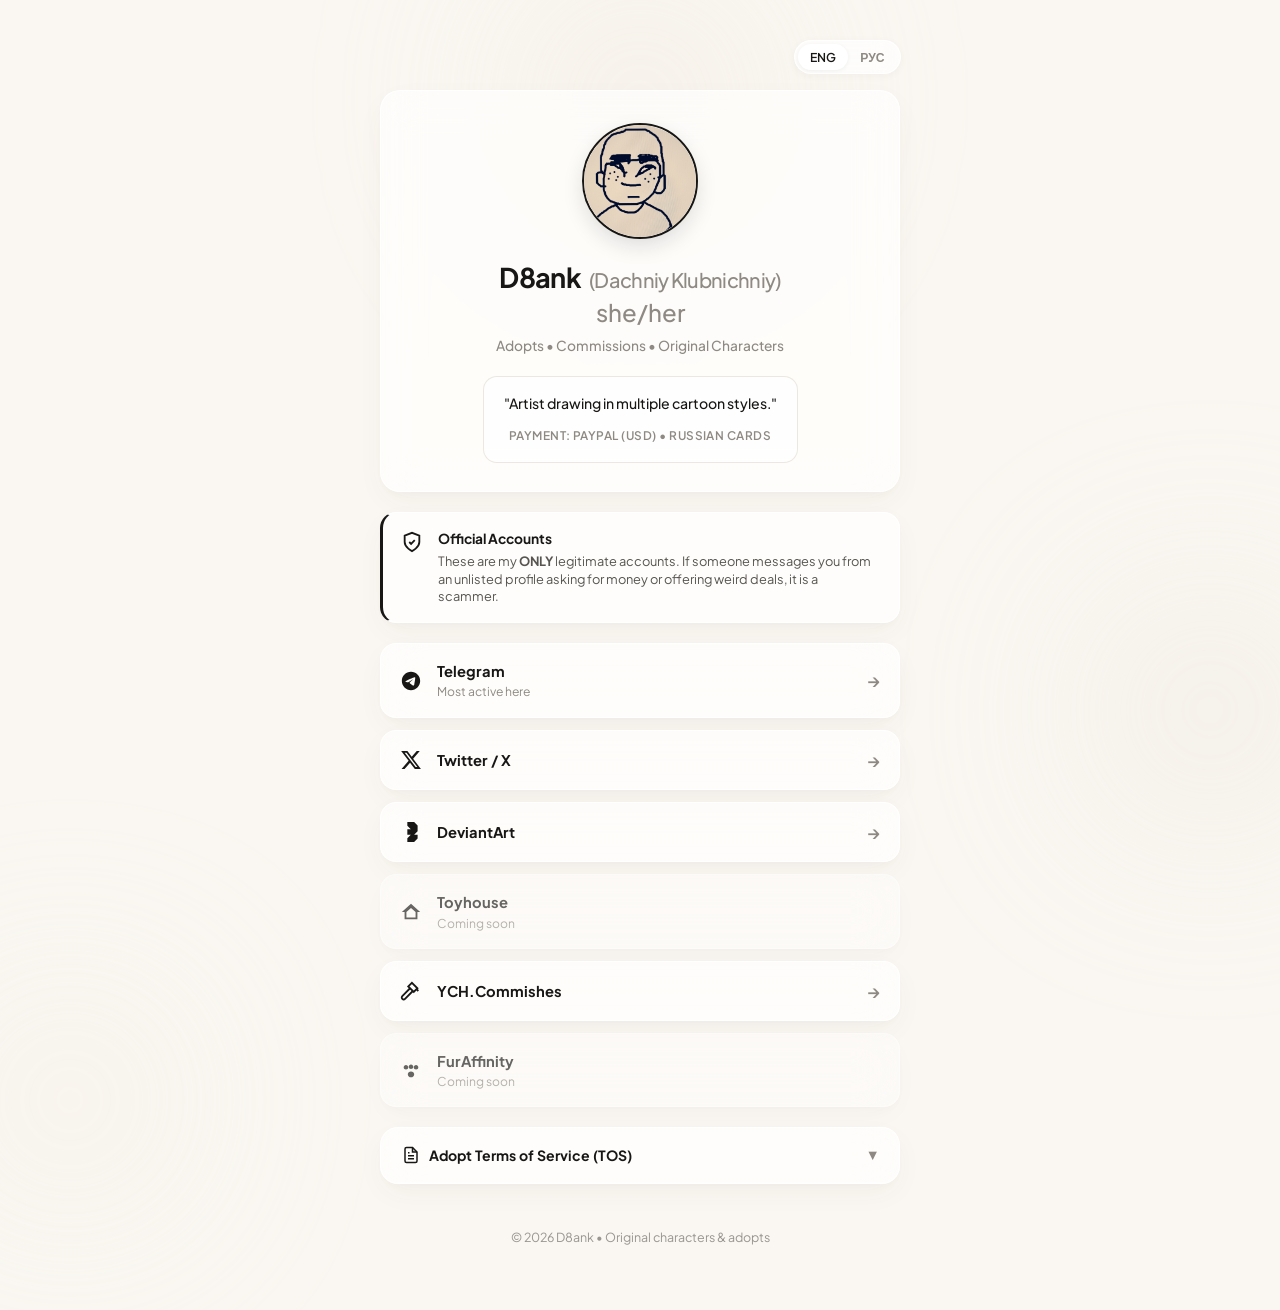
==== index.html @ f8309089 "Add files via upload" ====
<!DOCTYPE html>
<html lang="en" data-lang="en">
<head>
  <meta charset="UTF-8">
  <meta name="viewport" content="width=device-width, initial-scale=1.0">
  <title>D8ank | Official Hub & Links</title>
  
  <!-- Шрифт для журнальной типографики -->
  <link rel="preconnect" href="https://fonts.googleapis.com">
  <link rel="preconnect" href="https://fonts.gstatic.com" crossorigin>
  <link href="https://fonts.googleapis.com/css2?family=Plus+Jakarta+Sans:wght@400;500;600;700&display=swap" rel="stylesheet">
  
  <link rel="stylesheet" href="style.css">
</head>
<body>

  <!-- Мягкие размытые сферы на фоне -->
  <div class="ambient-glow glow-top"></div>
  <div class="ambient-glow glow-middle"></div>
  <div class="ambient-glow glow-bottom"></div>

  <main class="page-container">

    <!-- Переключатель языка EN / РУС -->
    <div class="lang-switch-wrapper">
      <div class="lang-switch-pill">
        <button type="button" class="lang-btn active" id="btn-en" onclick="setLanguage('en')">ENG</button>
        <button type="button" class="lang-btn" id="btn-ru" onclick="setLanguage('ru')">РУС</button>
      </div>
    </div>
    
    <!-- Шапка профиля -->
    <header class="profile-header glass-panel">
      
      <!-- Круглая аватарка с темной графитовой окантовкой -->
      <div class="avatar-container">
        <div class="avatar-ring">
          <img 
            src="cota" 
            alt="Artist Avatar" 
            class="avatar-img"
          >
        </div>
      </div>


      <!-- Никнейм с расшифровкой в скобках -->
      <h1 class="profile-name">
        D8ank
        <span class="nickname-alt lang-en">(Dachniy Klubnichniy)</span>
        <span class="nickname-alt lang-ru">(Дачный Клубничный)</span>
      </h1>

      <!-- Местоимения под ником -->
      <div class="pronouns-box">
        <span class="pronouns lang-en">she/her</span>
        <span class="pronouns lang-ru">она/её</span>
      </div>

            <!-- Деятельность через точки -->
      <p class="profile-tagline">
        <span class="lang-en">Adopts • Commissions • Original Characters</span>
        <span class="lang-ru">Адопты • Заказы • Личные персонажи</span>
      </p>


            <!-- Описание / Био в рамке -->
      <div class="bio-glass-card">
        <p class="bio-text">
          <span class="lang-en">"Artist drawing in multiple cartoon styles."</span>
          <span class="lang-ru">"Художник, рисующий в нескольких мультяшных стилях."</span>
        </p>
                <!-- Способы оплаты в шапке -->
        <span class="bio-meta">
          <span class="lang-en">Payment: PayPal (USD) • Russian cards</span>
          <span class="lang-ru">Оплата: PayPal (USD) • Карты РФ</span>
        </span>

      </div>

    </header>

    <!-- Защита от скамеров / Верификация -->
    <section class="anti-scam-glass">
      <div class="shield-icon">
        <svg viewBox="0 0 24 24" fill="none" stroke="currentColor" stroke-width="2">
          <path d="M12 22s8-4 8-10V5l-8-3-8 3v7c0 6 8 10 8 10z"/>
          <path d="m9 12 2 2 4-4"/>
        </svg>
      </div>
      <div class="anti-scam-text">
        <h3 class="lang-en">Official Accounts</h3>
        <h3 class="lang-ru">Официальные аккаунты</h3>
        
        <p class="lang-en">These are my <strong>ONLY</strong> legitimate accounts. If someone messages you from an unlisted profile asking for money or offering weird deals, it is a scammer.</p>
        <p class="lang-ru">Это мои <strong>ЕДИНСТВЕННЫЕ</strong> официальные контакты. Если вам пишут от моего имени с других страниц или предлагают сомнительные сделки — это мошенники.</p>
      </div>
    </section>

        <!-- Ссылки -->
    <section class="links-stack">

      <!-- 1. Telegram (Главная база) -->
      <a href="https://t.me/pikitych" target="_blank" rel="noopener noreferrer" class="link-card glass-panel">
        <div class="link-icon">
          <svg viewBox="0 0 24 24" fill="currentColor">
            <path d="M12 2C6.48 2 2 6.48 2 12s4.48 10 10 10 10-4.48 10-10S17.52 2 12 2zm4.64 6.8c-.15 1.58-.8 5.42-1.13 7.19-.14.75-.42 1-.68 1.03-.58.05-1.02-.38-1.58-.75-.88-.58-1.38-.94-2.23-1.5-.99-.65-.35-1.01.22-1.59.15-.15 2.71-2.48 2.76-2.69a.2.2 0 0 0-.05-.18c-.06-.05-.14-.03-.21-.02-.09.02-1.49.95-4.22 2.79-.4.27-.76.41-1.08.4-.36-.01-1.04-.2-1.55-.37-.63-.2-1.12-.31-1.08-.66.02-.18.27-.36.74-.55 2.92-1.27 4.86-2.11 5.83-2.51 2.78-1.16 3.35-1.36 3.73-1.36.08 0 .27.02.39.12.1.08.13.19.14.27-.01.06.01.24 0 .38z"/>
          </svg>
        </div>
        <div class="link-info">
          <span class="link-title">Telegram</span>
          <span class="link-subtitle lang-en">Most active here</span>
          <span class="link-subtitle lang-ru">Я чаще всего здесь</span>
        </div>
        <span class="link-chevron">→</span>
      </a>

      <!-- 2. Twitter / X (Активен) -->
      <a href="https://x.com/D8ank" target="_blank" rel="noopener noreferrer" class="link-card glass-panel">
        <div class="link-icon">
          <svg viewBox="0 0 24 24" fill="currentColor">
            <path d="M18.244 2.25h3.308l-7.227 8.26 8.502 11.24H16.17l-5.214-6.817L4.99 21.75H1.68l7.73-8.835L1.254 2.25H8.08l4.713 6.231zm-1.161 17.52h1.833L7.084 4.126H5.117z"/>
          </svg>
        </div>
        <div class="link-info">
          <span class="link-title">Twitter / X</span>
        </div>
        <span class="link-chevron">→</span>
      </a>

      <!-- 3. DeviantArt (Активен) -->
      <a href="https://www.deviantart.com/d8ank" target="_blank" rel="noopener noreferrer" class="link-card glass-panel">
        <div class="link-icon">
          <svg viewBox="0 0 24 24" fill="currentColor">
            <path d="M19.207 4.793L15.414 1H8v4.207l3.793 3.793H8V15h3.793L8 18.793V23h7.414l3.793-3.793V15h-3.793l3.793-3.793V4.793z"/>
          </svg>
        </div>
        <div class="link-info">
          <span class="link-title">DeviantArt</span>
        </div>
        <span class="link-chevron">→</span>
      </a>

      <!-- 4. Toyhouse (Скоро) -->
      <div class="link-card glass-panel" style="opacity: 0.65; cursor: default;">
        <div class="link-icon">
          <svg viewBox="0 0 24 24" fill="currentColor">
            <path d="M12 3L2 12h3v8h14v-8h3L12 3zm0 4.5l5 4.5v6H7v-6l5-4.5z"/>
          </svg>
        </div>
        <div class="link-info">
          <span class="link-title">Toyhouse</span>
          <span class="link-subtitle lang-en">Coming soon</span>
          <span class="link-subtitle lang-ru">Скоро открытие</span>
        </div>
      </div>

         <!-- YCH.Commishes (Прямая ссылка на твой профиль) -->
      <a href="https://ping.commishes.com/@D8ank" target="_blank" rel="noopener noreferrer" class="link-card glass-panel">
        <div class="link-icon">
          <svg viewBox="0 0 24 24" fill="none" stroke="currentColor" stroke-width="2">
            <path d="m14 12-8.5 8.5a2.12 2.12 0 1 1-3-3L11 9"/>
            <path d="M15 13 9 7l4-4 6 6-4 4Z"/>
            <path d="m18 10 2 2"/>
          </svg>
        </div>
        <div class="link-info">
          <span class="link-title">YCH.Commishes</span>
        </div>
        <span class="link-chevron">→</span>
      </a>



      <!-- 6. FurAffinity (Скоро) -->
      <div class="link-card glass-panel" style="opacity: 0.65; cursor: default;">
        <div class="link-icon">
          <svg viewBox="0 0 24 24" fill="currentColor">
            <path d="M12 13.5c-1.9 0-3.5 1.3-3.5 3 0 1.9 1.6 3.5 3.5 3.5s3.5-1.6 3.5-3.5c0-1.7-1.6-3-3.5-3zm-5.5-2c1.4 0 2.5-1.1 2.5-2.5S7.9 6.5 6.5 6.5 4 7.6 4 9s1.1 2.5 2.5 2.5zm11 0c1.4 0 2.5-1.1 2.5-2.5S18.9 6.5 17.5 6.5 15 7.6 15 9s1.1 2.5 2.5 2.5zM12 11c1.4 0 2.5-1.1 2.5-2.5S13.4 6 12 6s-2.5 1.1-2.5 2.5S10.6 11 12 11z"/>
          </svg>
        </div>
        <div class="link-info">
          <span class="link-title">FurAffinity</span>
          <span class="link-subtitle lang-en">Coming soon</span>
          <span class="link-subtitle lang-ru">Скоро открытие</span>
        </div>
      </div>


    </section>

    <!-- Аккордеон с правилами (TOS) -->
    <section class="tos-accordion glass-panel">
      <button type="button" class="tos-head-btn" onclick="toggleTOS()">
        <span class="tos-head-left">
          <svg viewBox="0 0 24 24" fill="none" stroke="currentColor" stroke-width="2" class="tos-icon">
            <path d="M14 2H6a2 2 0 0 0-2 2v16a2 2 0 0 0 2 2h12a2 2 0 0 0 2-2V8z"/>
            <polyline points="14 2 14 8 20 8"/>
            <line x1="16" y1="13" x2="8" y2="13"/>
            <line x1="16" y1="17" x2="8" y2="17"/>
            <polyline points="10 9 9 9 8 9"/>
          </svg>
          <span class="lang-en">Adopt Terms of Service (TOS)</span>
          <span class="lang-ru">Правила покупки адоптов (TOS)</span>
        </span>
        <span id="tos-arrow" class="tos-arrow">▼</span>
      </button>

            <div id="tos-body" class="tos-body">
        <!-- Правила на Английском -->
        <ul class="tos-list lang-en">
          <li><strong>Payment & Holds:</strong> Full payment via PayPal (USD) or Russian bank cards must be sent within 24 hours after claiming or auction end. Holds are negotiable and strictly require a non-refundable 20% deposit upfront. Character files are transferred only after 100% payment.</li>
          <li><strong>Delivery & Files:</strong> High-resolution files are delivered in JPG format by default. If you need separate transparent PNG files, please let me know and I will provide them with pleasure.</li>
          <li><strong>Rights & Ownership:</strong> Do not claim yourself as the original designer (always credit me as the creator). Other than that, you have total creative freedom: feel free to change the design, develop lore, gift, trade, or resell without restrictions.</li>
          <li><strong>Refunds:</strong> All payments and hold deposits are final. No refunds or chargebacks under any circumstances.</li>
        </ul>

        <!-- Правила на Русском -->
        <ul class="tos-list lang-ru">
          <li><strong>Оплата и бронь:</strong> Полная оплата через PayPal (USD) или Карты РФ в течение 24 часов после окончания аукциона или автобая. Бронь возможна по договоренности с обязательным невозвратным залогом 20% от суммы. Исходники отдаются строго после полной оплаты.</li>
          <li><strong>Передача файлов:</strong> Основные файлы отправляются в формате JPG высокого разрешения. Если вам нужны отдельные прозрачные файлы PNG — просто предупредите меня, скину без проблем.</li>
          <li><strong>Права и использование:</strong> Запрещено присваивать себе авторство оригинального дизайна (указывайте меня как автора). В остальном — полная свобода: разрешены любые изменения, развитие персонажа, дарение, обмен и свободная перепродажа без ограничений.</li>
          <li><strong>Возврат средств:</strong> Все платежи и залоги окончательны. Возврат средств и отмена переводов (чарджбеки) не предусмотрены.</li>
        </ul>
      </div>

    </section>

    <!-- Футер страницы (по центру и аккуратный мелкий шрифт) -->
    <footer class="profile-footer" style="text-align: center; font-size: 0.78rem; opacity: 0.6; margin-top: 24px; padding-bottom: 24px;">
      <p class="footer-copy" style="margin: 0;">
        <span class="lang-en">© 2026 D8ank • Original characters & adopts</span>
        <span class="lang-ru">© 2026 D8ank • Авторские персонажи и адопты</span>
      </p>
    </footer>



  </main>


  <script>
    function setLanguage(lang) {
      document.documentElement.setAttribute('data-lang', lang);
      document.getElementById('btn-en').classList.toggle('active', lang === 'en');
      document.getElementById('btn-ru').classList.toggle('active', lang === 'ru');
    }

    function toggleTOS() {
      const body = document.getElementById('tos-body');
      const arrow = document.getElementById('tos-arrow');
      body.classList.toggle('open');
      arrow.classList.toggle('open');
    }

    function copyDiscord(tag) {
      navigator.clipboard.writeText(tag).then(() => {
        const toast = document.getElementById('toast');
        toast.classList.add('visible');
        setTimeout(() => toast.classList.remove('visible'), 2400);
      });
    }
  </script>
</body>
</html>
---- style.css ----
/* =========================================================
   ПАЛИТРА: МОЛОЧНО-КРЕМОВЫЙ МАТОВЫЙ СТИЛЬ + ГРАФИТОВЫЙ АКЦЕНТ
   ========================================================= */
:root {
  --bg-cream: #FAF7F2;               /* Основной молочный фон */
  
  /* Эффект матового стекла */
  --glass-bg: rgba(255, 255, 255, 0.68);
  --glass-bg-hover: rgba(255, 255, 255, 0.92);
  --glass-border: rgba(255, 255, 255, 0.85);
  --glass-border-subtle: rgba(226, 220, 210, 0.65);
  
  /* Текстовые цвета */
  --text-primary: #181716;           /* Глубокий темный графит для заголовков */
  --text-secondary: #585550;         /* Приглушенный темный для текста */
  --text-muted: #8E8A83;             /* Мягкий бежево-серый */
  
  /* Тени */
  --glass-shadow: 0 10px 30px -4px rgba(70, 60, 45, 0.05), 0 4px 12px -2px rgba(70, 60, 45, 0.03);
  --glass-shadow-hover: 0 14px 34px -4px rgba(50, 40, 30, 0.09), 0 6px 14px -2px rgba(50, 40, 30, 0.04);
}

/* =========================================================
   ПЕРЕКЛЮЧЕНИЕ ЯЗЫКА (EN / RU)
   ========================================================= */
[data-lang="en"] .lang-ru {
  display: none !important;
}

[data-lang="ru"] .lang-en {
  display: none !important;
}

/* =========================================================
   БАЗОВЫЕ НАСТРОЙКИ
   ========================================================= */
* {
  margin: 0;
  padding: 0;
  box-sizing: border-box;
}

body {
  font-family: 'Plus Jakarta Sans', -apple-system, BlinkMacSystemFont, "Segoe UI", Roboto, sans-serif;
  background-color: var(--bg-cream);
  color: var(--text-secondary);
  line-height: 1.5;
  min-height: 100vh;
  display: flex;
  justify-content: center;
  position: relative;
  overflow-x: hidden;
  padding: 2.5rem 1.2rem;
}

/* =========================================================
   МЯГКИЙ РАЗМЫТЫЙ ФОН (AMBIENT GLOW)
   ========================================================= */
.ambient-glow {
  position: absolute;
  border-radius: 50%;
  filter: blur(100px);
  pointer-events: none;
  z-index: 0;
  opacity: 0.6;
}

.glow-top {
  width: 360px;
  height: 360px;
  background: radial-gradient(circle, #ECE4D6 0%, rgba(236, 228, 214, 0) 70%);
  top: -80px;
  left: 50%;
  transform: translateX(-50%);
}

.glow-middle {
  width: 320px;
  height: 320px;
  background: radial-gradient(circle, #E4DCCF 0%, rgba(228, 220, 207, 0) 70%);
  top: 42%;
  right: -90px;
}

.glow-bottom {
  width: 300px;
  height: 300px;
  background: radial-gradient(circle, #EFE8DC 0%, rgba(239, 232, 220, 0) 70%);
  bottom: 60px;
  left: -80px;
}

/* =========================================================
   СТЕКЛЯННЫЕ ПАНЕЛИ (GLASSMORPHISM)
   ========================================================= */
.glass-panel {
  background: var(--glass-bg);
  backdrop-filter: blur(20px) saturate(130%);
  -webkit-backdrop-filter: blur(20px) saturate(130%);
  border: 1px solid var(--glass-border);
  box-shadow: var(--glass-shadow);
  border-radius: 20px;
}

.page-container {
  width: 100%;
  max-width: 520px;
  z-index: 1;
  display: flex;
  flex-direction: column;
  gap: 1.25rem;
}

/* =========================================================
   КНОПКИ ПЕРЕКЛЮЧЕНИЯ ЯЗЫКА
   ========================================================= */
.lang-switch-wrapper {
  display: flex;
  justify-content: flex-end;
  margin-bottom: -0.25rem;
}

.lang-switch-pill {
  background: rgba(255, 255, 255, 0.7);
  backdrop-filter: blur(12px);
  -webkit-backdrop-filter: blur(12px);
  border: 1px solid var(--glass-border);
  border-radius: 9999px;
  padding: 3px;
  display: flex;
  box-shadow: 0 2px 8px rgba(60, 50, 40, 0.04);
}

.lang-btn {
  background: transparent;
  border: none;
  font-family: inherit;
  font-size: 0.76rem;
  font-weight: 600;
  color: var(--text-muted);
  padding: 5px 12px;
  border-radius: 9999px;
  cursor: pointer;
  transition: all 0.2s ease;
}

.lang-btn.active {
  background: #FFFFFF;
  color: var(--text-primary);
  box-shadow: 0 1px 4px rgba(0,0,0,0.06);
}

/* =========================================================
   ШАПКА ПРОФИЛЯ И АВАТАРКА БЕЗ БЕЛЫХ ЗАЗОРОВ
   ========================================================= */
.profile-header {
  padding: 2rem 1.5rem 1.75rem;
  display: flex;
  flex-direction: column;
  align-items: center;
  text-align: center;
}

.avatar-container {
  margin-bottom: 1.1rem;
}

/* Картинка сидит вплотную к темной обводке */
.avatar-ring {
  width: 116px;
  height: 116px;
  border-radius: 50%;
  padding: 0;              /* Убран отступ, который давал белый зазор */
  overflow: hidden;         /* Обрезает аватарку строго по кругу */
  background: transparent;
  border: 2px solid var(--text-primary); /* Темная обводка под цвет текста */
  box-shadow: 0 8px 22px -2px rgba(24, 23, 22, 0.14);
  transition: transform 0.3s cubic-bezier(0.16, 1, 0.3, 1), box-shadow 0.3s ease;
}

.avatar-ring:hover {
  transform: scale(1.04);
  box-shadow: 0 12px 28px -2px rgba(24, 23, 22, 0.22);
}

.avatar-img {
  width: 100%;
  height: 100%;
  object-fit: cover;
  border-radius: 50%;
  display: block;
}

/* Чип статуса лички */
.status-chip {
  display: inline-flex;
  align-items: center;
  gap: 7px;
  background: rgba(255, 255, 255, 0.85);
  border: 1px solid var(--glass-border-subtle);
  padding: 4px 14px;
  border-radius: 9999px;
  font-size: 0.78rem;
  font-weight: 600;
  color: var(--text-primary);
  margin-bottom: 0.85rem;
}

.status-pulse {
  width: 7px;
  height: 7px;
  border-radius: 50%;
  background-color: var(--text-primary);
}

.profile-name {
  font-size: 1.7rem;
  font-weight: 700;
  color: var(--text-primary);
  letter-spacing: -0.025em;
  margin-bottom: 0.15rem;
  display: flex;
  align-items: baseline;
  justify-content: center;
  flex-wrap: wrap;
  gap: 0.5rem;
}

/* Серый ник в скобках рядом */
.nickname-alt {
  font-size: 1.25rem;
  font-weight: 500;
  color: var(--text-muted);
}

/* Местоимения под ником */
.pronouns-box {
  margin-bottom: 0.75rem;
  line-height: 1;
}

.pronouns {
  font-size: 1.5rem;
  font-weight: 500;
  color: var(--text-muted);
}




.profile-tagline {
  font-size: 0.86rem;
  font-weight: 500;
  color: var(--text-muted);
  margin-bottom: 1.25rem;
}

.bio-glass-card {
  background: rgba(255, 255, 255, 0.65);
  border: 1px solid var(--glass-border-subtle);
  border-radius: 14px;
  padding: 1rem 1.25rem;
  max-width: 440px;
}

.bio-text {
  font-size: 0.88rem;
  font-weight: 500;
  color: var(--text-primary);
  line-height: 1.45;
  margin-bottom: 0.5rem;
}

.bio-meta {
  font-size: 0.74rem;
  font-weight: 600;
  color: var(--text-muted);
  text-transform: uppercase;
  letter-spacing: 0.04em;
}

/* =========================================================
   БЛОК ANTI-SCAM
   ========================================================= */
.anti-scam-glass {
  background: rgba(255, 255, 255, 0.75);
  backdrop-filter: blur(16px);
  -webkit-backdrop-filter: blur(16px);
  border: 1px solid var(--glass-border);
  border-left: 3px solid var(--text-primary);
  border-radius: 16px;
  padding: 1rem 1.15rem;
  display: flex;
  gap: 0.9rem;
  align-items: flex-start;
  box-shadow: var(--glass-shadow);
}

.shield-icon {
  width: 22px;
  height: 22px;
  color: var(--text-primary);
  flex-shrink: 0;
  margin-top: 2px;
}

.anti-scam-text h3 {
  font-size: 0.86rem;
  font-weight: 700;
  color: var(--text-primary);
  margin-bottom: 0.2rem;
}

.anti-scam-text p {
  font-size: 0.8rem;
  color: var(--text-secondary);
  line-height: 1.4;
}

/* =========================================================
   СТЕКЛЯННЫЕ КНОПКИ-ССЫЛКИ
   ========================================================= */
.links-stack {
  display: flex;
  flex-direction: column;
  gap: 0.75rem;
}

.link-card {
  display: flex;
  align-items: center;
  gap: 0.9rem;
  padding: 1rem 1.2rem;
  text-decoration: none;
  color: inherit;
  transition: all 0.22s cubic-bezier(0.16, 1, 0.3, 1);
  cursor: pointer;
  width: 100%;
  font-family: inherit;
  border-radius: 16px;
}

.link-card:hover {
  background: var(--glass-bg-hover);
  border-color: #D6CEC2;
  transform: translateY(-2px);
  box-shadow: var(--glass-shadow-hover);
}

.btn-clickable {
  text-align: left;
  border: 1px solid var(--glass-border);
}

.link-icon {
  width: 22px;
  height: 22px;
  color: var(--text-primary);
  display: flex;
  align-items: center;
  justify-content: center;
  flex-shrink: 0;
}

.link-info {
  flex: 1;
  display: flex;
  flex-direction: column;
}

.link-title {
  font-size: 0.92rem;
  font-weight: 700;
  color: var(--text-primary);
}

.link-subtitle {
  font-size: 0.76rem;
  color: var(--text-muted);
}

.link-chevron {
  color: var(--text-muted);
  font-size: 1.1rem;
  font-weight: 600;
  transition: transform 0.2s ease, color 0.2s ease;
}

.link-card:hover .link-chevron {
  transform: translateX(4px);
  color: var(--text-primary);
}

.copy-pill {
  font-size: 0.72rem;
  font-weight: 600;
  background: rgba(235, 230, 222, 0.7);
  color: var(--text-primary);
  padding: 3px 8px;
  border-radius: 6px;
}

/* =========================================================
   РАСКРЫВАЮЩИЕСЯ ПРАВИЛА (TOS)
   ========================================================= */
.tos-accordion {
  border-radius: 18px;
  overflow: hidden;
}

.tos-head-btn {
  width: 100%;
  display: flex;
  justify-content: space-between;
  align-items: center;
  padding: 1.1rem 1.3rem;
  background: transparent;
  border: none;
  font-family: inherit;
  font-size: 0.88rem;
  font-weight: 700;
  color: var(--text-primary);
  cursor: pointer;
}

.tos-head-left {
  display: flex;
  align-items: center;
  gap: 0.55rem;
}

.tos-icon {
  width: 18px;
  height: 18px;
}

.tos-arrow {
  font-size: 0.7rem;
  color: var(--text-muted);
  transition: transform 0.25s ease;
}

.tos-arrow.open {
  transform: rotate(180deg);
}

.tos-body {
  max-height: 0;
  overflow: hidden;
  transition: max-height 0.35s ease, padding 0.35s ease;
  padding: 0 1.3rem;
  background: rgba(255, 255, 255, 0.4);
  border-top: 1px solid transparent;
}

.tos-body.open {
  max-height: 480px;
  padding: 1rem 1.3rem 1.3rem;
  border-top-color: var(--glass-border-subtle);
}

.tos-list {
  list-style: none;
  font-size: 0.82rem;
  line-height: 1.55;
  display: flex;
  flex-direction: column;
  gap: 0.65rem;
}

.tos-list strong {
  color: var(--text-primary);
}

/* =========================================================
   ПОДВАЛ
   ========================================================= */
.page-footer {
  text-align: center;
  padding-top: 0.5rem;
  font-size: 0.78rem;
  color: var(--text-muted);
}

.footer-sub {
  font-size: 0.72rem;
  color: #A39F97;
  margin-top: 2px;
}

/* =========================================================
   ВСПЛЫВАЮЩИЙ TOAST
   ========================================================= */
.toast-notification {
  position: fixed;
  bottom: 24px;
  left: 50%;
  transform: translateX(-50%) translateY(90px);
  background: var(--text-primary);
  color: #FFFFFF;
  padding: 0.65rem 1.25rem;
  border-radius: 9999px;
  font-size: 0.82rem;
  font-weight: 500;
  box-shadow: 0 8px 24px rgba(0,0,0,0.18);
  opacity: 0;
  pointer-events: none;
  transition: all 0.3s cubic-bezier(0.16, 1, 0.3, 1);
  z-index: 100;
}

.toast-notification.visible {
  transform: translateX(-50%) translateY(0);
  opacity: 1;
}

/* =========================================================
   АДАПТИВ ДЛЯ СМАРТФОНОВ
   ========================================================= */
@media (max-width: 480px) {
  body {
    padding: 1.5rem 0.85rem;
  }
  
  .avatar-ring {
    width: 102px;
    height: 102px;
  }
  
  .profile-name {
    font-size: 1.5rem;
  }

  .link-card {
    padding: 0.85rem 1rem;
  }
}
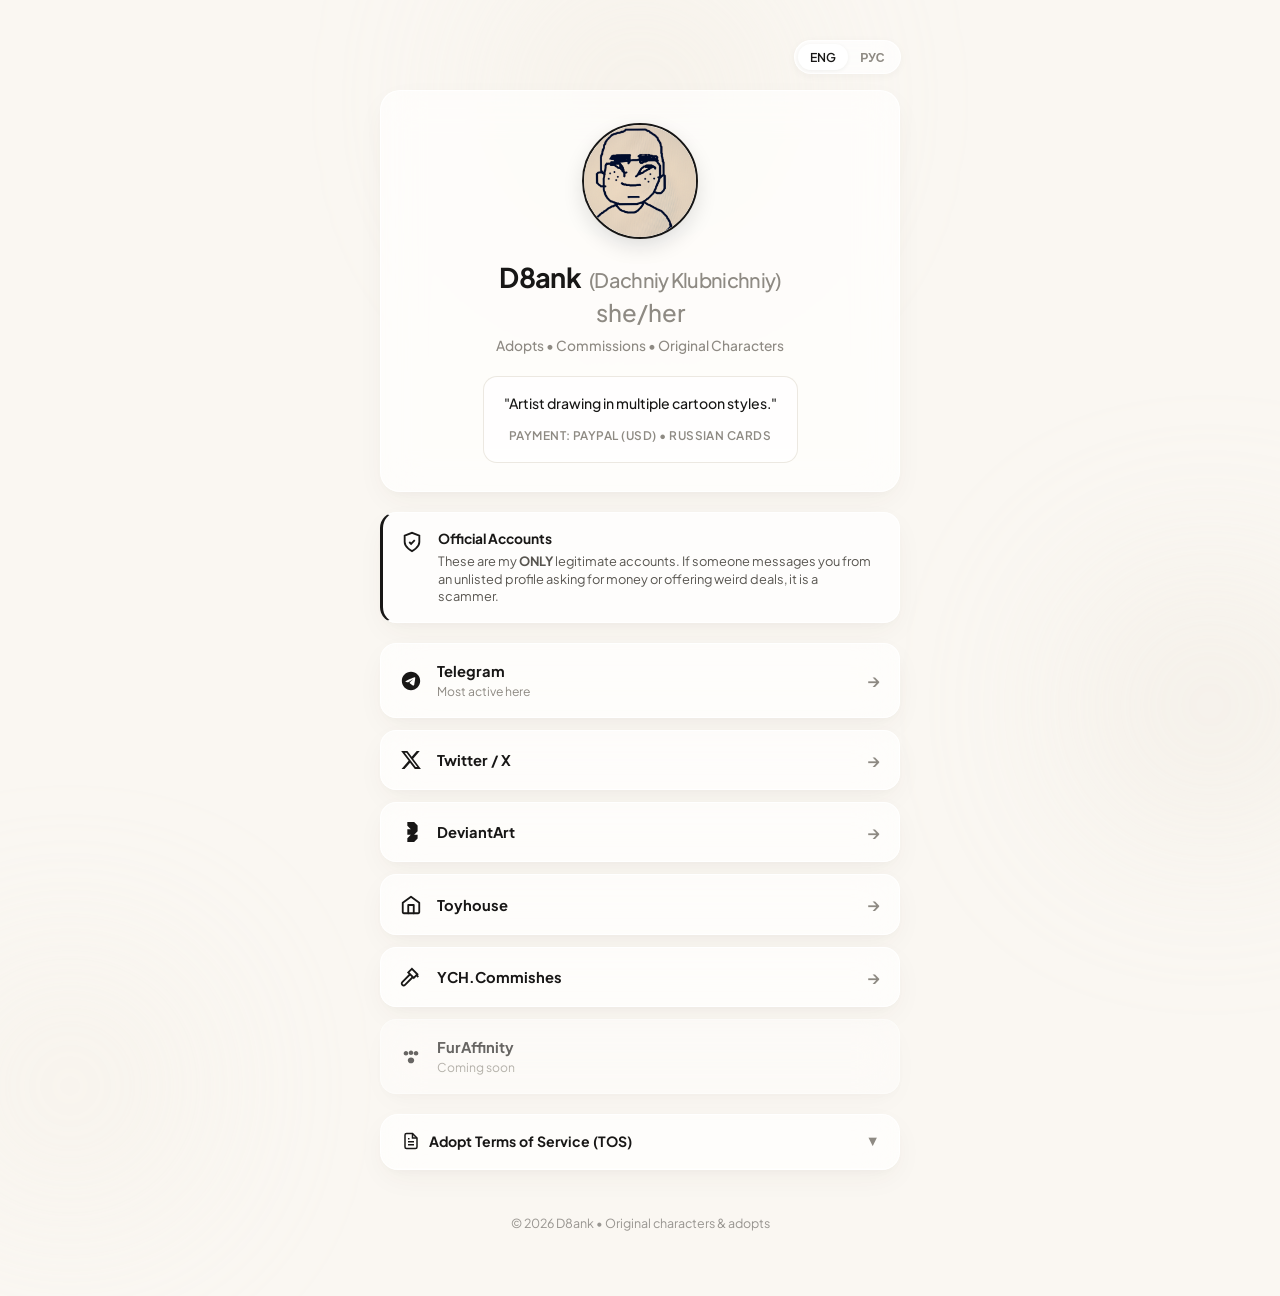
==== commit b4570bd6: "Update index.html" ====
--- a/index.html
+++ b/index.html
@@ -141,19 +141,20 @@
         <span class="link-chevron">→</span>
       </a>
 
-      <!-- 4. Toyhouse (Скоро) -->
-      <div class="link-card glass-panel" style="opacity: 0.65; cursor: default;">
-        <div class="link-icon">
-          <svg viewBox="0 0 24 24" fill="currentColor">
-            <path d="M12 3L2 12h3v8h14v-8h3L12 3zm0 4.5l5 4.5v6H7v-6l5-4.5z"/>
-          </svg>
-        </div>
-        <div class="link-info">
-          <span class="link-title">Toyhouse</span>
-          <span class="link-subtitle lang-en">Coming soon</span>
-          <span class="link-subtitle lang-ru">Скоро открытие</span>
-        </div>
-      </div>
+      <!-- Toyhouse (активная карточка) -->
+<a href="https://toyhou.se/ТВОЙ_НИК" target="_blank" rel="noopener noreferrer" class="link-card glass-panel">
+  <div class="link-icon">
+    <svg width="22" height="22" viewBox="0 0 24 24" fill="none" stroke="currentColor" stroke-width="2" stroke-linecap="round" stroke-linejoin="round">
+      <path d="M3 9.5L12 3l9 6.5V20a1 1 0 0 1-1 1H4a1 1 0 0 1-1-1V9.5z"></path>
+      <polyline points="9 21 9 12 15 12 15 21"></polyline>
+    </svg>
+  </div>
+  <div class="link-info">
+    <span class="link-title">Toyhouse</span>
+  </div>
+  <span class="link-chevron">→</span>
+</a>
+
 
          <!-- YCH.Commishes (Прямая ссылка на твой профиль) -->
       <a href="https://ping.commishes.com/@D8ank" target="_blank" rel="noopener noreferrer" class="link-card glass-panel">
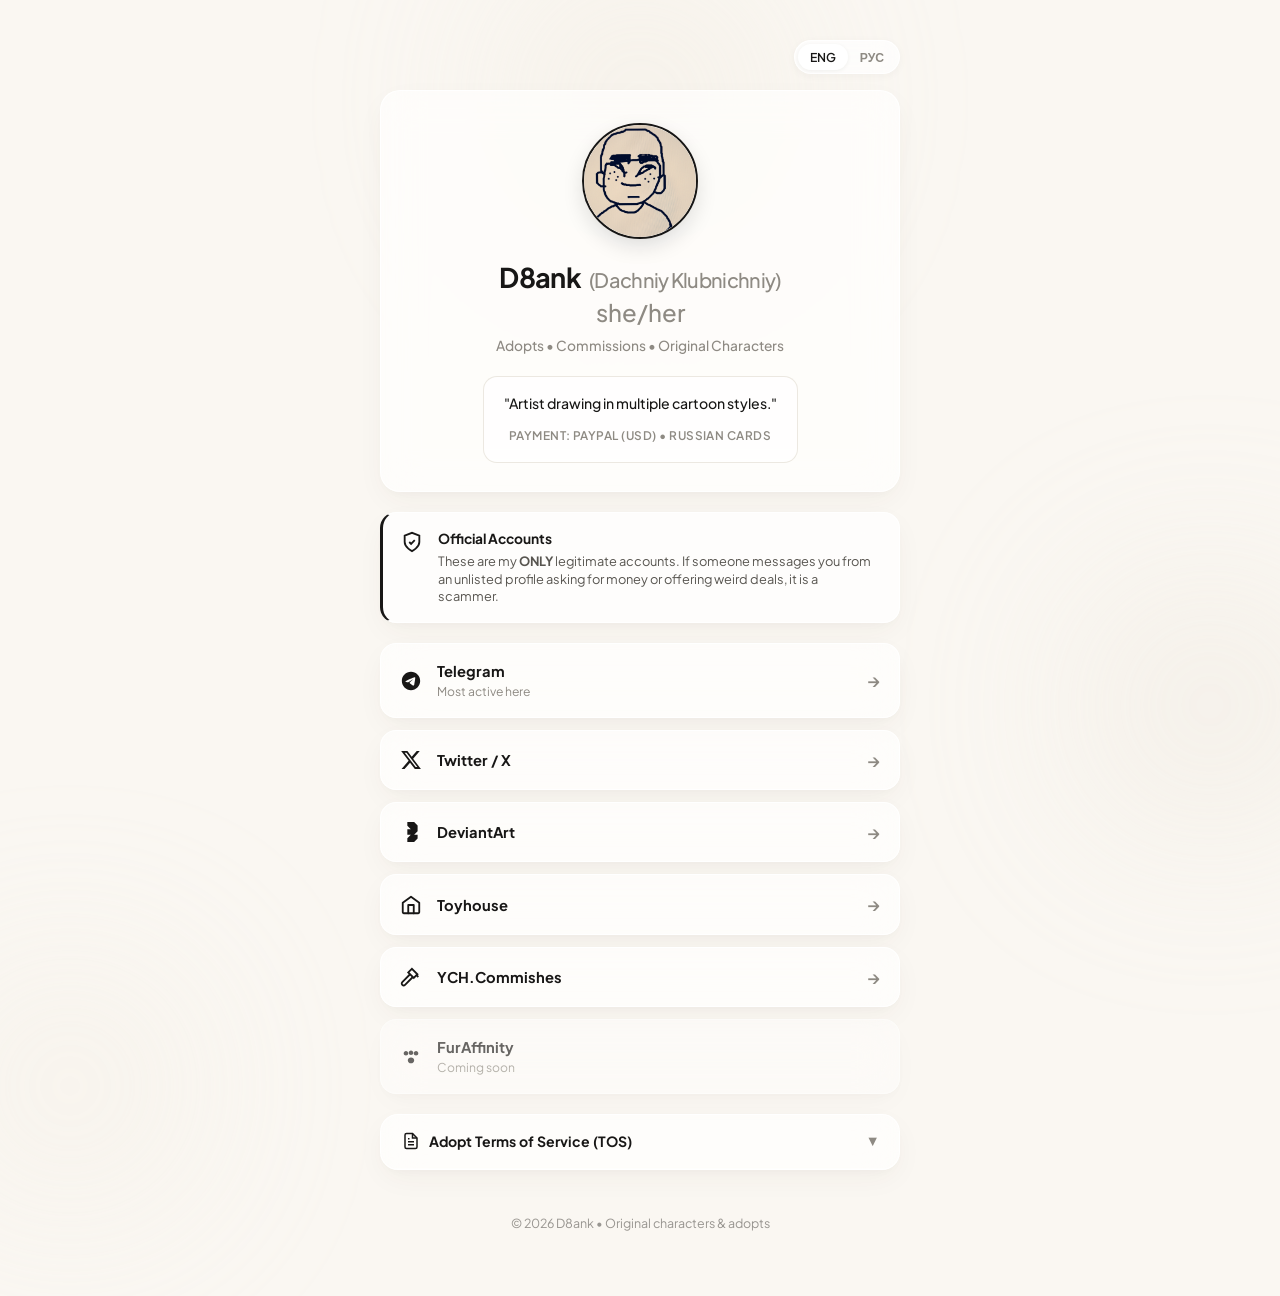
==== commit 069e7f0f: "Update index.html" ====
--- a/index.html
+++ b/index.html
@@ -142,7 +142,7 @@
       </a>
 
       <!-- Toyhouse (активная карточка) -->
-<a href="https://toyhou.se/ТВОЙ_НИК" target="_blank" rel="noopener noreferrer" class="link-card glass-panel">
+<a href="https://toyhou.se/D8ank" target="_blank" rel="noopener noreferrer" class="link-card glass-panel">
   <div class="link-icon">
     <svg width="22" height="22" viewBox="0 0 24 24" fill="none" stroke="currentColor" stroke-width="2" stroke-linecap="round" stroke-linejoin="round">
       <path d="M3 9.5L12 3l9 6.5V20a1 1 0 0 1-1 1H4a1 1 0 0 1-1-1V9.5z"></path>
